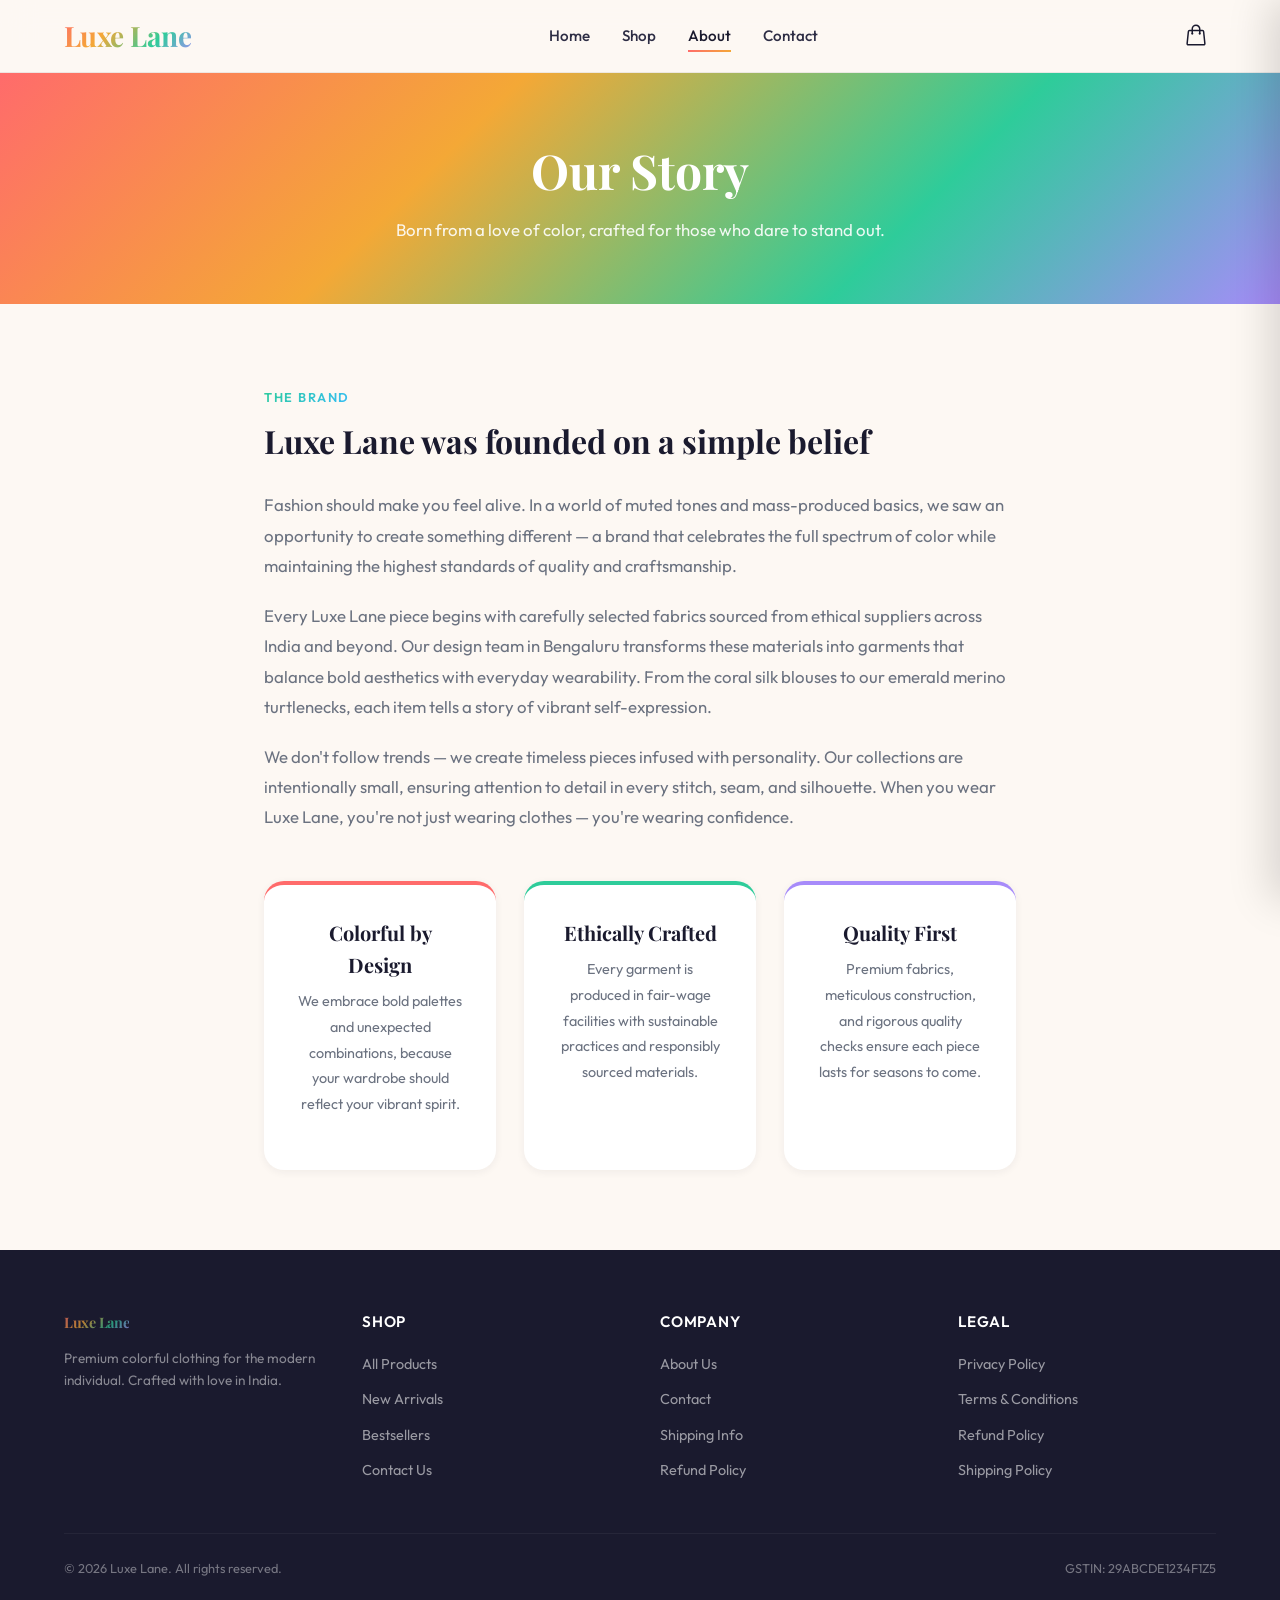
==== about.html @ 568a41aa "Initial website commit" ====
<!DOCTYPE html>
<html lang="en">
<head>
  <meta charset="UTF-8">
  <meta name="viewport" content="width=device-width, initial-scale=1.0">
  <title>About — Luxe Lane</title>
  <meta name="description" content="Discover the story and philosophy behind Luxe Lane premium clothing.">
  <link rel="icon" type="image/png" href="assets/favicon.png">
  <link rel="stylesheet" href="css/styles.css">
</head>
<body>

  <header class="header">
    <div class="container header-inner">
      <a href="index.html" class="logo">Luxe Lane</a>
      <nav class="nav">
        <a href="index.html">Home</a>
        <a href="shop.html">Shop</a>
        <a href="about.html">About</a>
        <a href="contact.html">Contact</a>
      </nav>
      <div class="header-actions">
        <button class="cart-btn" aria-label="Open cart">
          <svg xmlns="http://www.w3.org/2000/svg" fill="none" viewBox="0 0 24 24" stroke="currentColor" stroke-width="1.5">
            <path stroke-linecap="round" stroke-linejoin="round" d="M15.75 10.5V6a3.75 3.75 0 10-7.5 0v4.5m11.356-1.993l1.263 12c.07.665-.45 1.243-1.119 1.243H4.25a1.125 1.125 0 01-1.12-1.243l1.264-12A1.125 1.125 0 015.513 7.5h12.974c.576 0 1.059.435 1.119 1.007zM8.625 10.5a.375.375 0 11-.75 0 .375.375 0 01.75 0zm7.5 0a.375.375 0 11-.75 0 .375.375 0 01.75 0z"/>
          </svg>
          <span class="cart-count" style="display:none">0</span>
        </button>
        <button class="menu-toggle" aria-label="Toggle menu">
          <span></span><span></span><span></span>
        </button>
      </div>
    </div>
  </header>

  <section class="page-hero">
    <div class="container">
      <h1>Our Story</h1>
      <p>Born from a love of color, crafted for those who dare to stand out.</p>
    </div>
  </section>

  <section class="section">
    <div class="container about-story">
      <span class="section-label">The Brand</span>
      <h2 style="font-family:var(--font-display);font-size:2rem;margin-bottom:24px;">Luxe Lane was founded on a simple belief</h2>
      <p>Fashion should make you feel alive. In a world of muted tones and mass-produced basics, we saw an opportunity to create something different — a brand that celebrates the full spectrum of color while maintaining the highest standards of quality and craftsmanship.</p>
      <p>Every Luxe Lane piece begins with carefully selected fabrics sourced from ethical suppliers across India and beyond. Our design team in Bengaluru transforms these materials into garments that balance bold aesthetics with everyday wearability. From the coral silk blouses to our emerald merino turtlenecks, each item tells a story of vibrant self-expression.</p>
      <p>We don't follow trends — we create timeless pieces infused with personality. Our collections are intentionally small, ensuring attention to detail in every stitch, seam, and silhouette. When you wear Luxe Lane, you're not just wearing clothes — you're wearing confidence.</p>

      <div class="values-grid">
        <div class="value-card">
          <h3>Colorful by Design</h3>
          <p>We embrace bold palettes and unexpected combinations, because your wardrobe should reflect your vibrant spirit.</p>
        </div>
        <div class="value-card">
          <h3>Ethically Crafted</h3>
          <p>Every garment is produced in fair-wage facilities with sustainable practices and responsibly sourced materials.</p>
        </div>
        <div class="value-card">
          <h3>Quality First</h3>
          <p>Premium fabrics, meticulous construction, and rigorous quality checks ensure each piece lasts for seasons to come.</p>
        </div>
      </div>
    </div>
  </section>

  <footer class="footer">
    <div class="container">
      <div class="footer-grid">
        <div class="footer-col footer-brand">
          <a href="index.html" class="logo">Luxe Lane</a>
          <p>Premium colorful clothing for the modern individual. Crafted with love in India.</p>
        </div>
        <div class="footer-col">
          <h4>Shop</h4>
          <ul>
            <li><a href="shop.html">All Products</a></li>
            <li><a href="shop.html">New Arrivals</a></li>
            <li><a href="shop.html">Bestsellers</a></li>
            <li><a href="contact.html">Contact Us</a></li>
          </ul>
        </div>
        <div class="footer-col">
          <h4>Company</h4>
          <ul>
            <li><a href="about.html">About Us</a></li>
            <li><a href="contact.html">Contact</a></li>
            <li><a href="shipping.html">Shipping Info</a></li>
            <li><a href="refund.html">Refund Policy</a></li>
          </ul>
        </div>
        <div class="footer-col">
          <h4>Legal</h4>
          <ul>
            <li><a href="privacy.html">Privacy Policy</a></li>
            <li><a href="terms.html">Terms & Conditions</a></li>
            <li><a href="refund.html">Refund Policy</a></li>
            <li><a href="shipping.html">Shipping Policy</a></li>
          </ul>
        </div>
      </div>
      <div class="footer-bottom">
        <span>&copy; 2026 Luxe Lane. All rights reserved.</span>
        <span>GSTIN: 29ABCDE1234F1Z5</span>
      </div>
    </div>
  </footer>

  <div class="cart-overlay"></div>
  <aside class="cart-sidebar">
    <div class="cart-header">
      <h3>Your Cart</h3>
      <button class="cart-close" aria-label="Close cart">
        <svg xmlns="http://www.w3.org/2000/svg" width="24" height="24" fill="none" viewBox="0 0 24 24" stroke="currentColor" stroke-width="1.5"><path stroke-linecap="round" stroke-linejoin="round" d="M6 18L18 6M6 6l12 12"/></svg>
      </button>
    </div>
    <div class="cart-items"></div>
    <div class="cart-footer">
      <div class="cart-total">
        <span>Total</span>
        <span class="cart-total-amount">₹0</span>
      </div>
      <a href="checkout.html" class="btn btn-primary">Proceed to Checkout</a>
    </div>
  </aside>

  <script src="js/script.js"></script>
</body>
</html>
---- css/styles.css ----
/* ============================================
   Luxe Lane — Premium Colorful E-Commerce
   ============================================ */

@import url('https://fonts.googleapis.com/css2?family=Outfit:wght@300;400;500;600;700&family=Playfair+Display:ital,wght@0,400;0,600;0,700;1,400&display=swap');

:root {
  --coral: #FF6B6B;
  --emerald: #2ECC9A;
  --gold: #F4A836;
  --lavender: #A78BFA;
  --sky: #38BDF8;
  --rose: #F472B6;
  --cream: #FDF8F3;
  --charcoal: #1A1A2E;
  --slate: #2D2D44;
  --muted: #6B7280;
  --white: #FFFFFF;
  --gradient-hero: linear-gradient(135deg, #FF6B6B 0%, #F4A836 35%, #2ECC9A 70%, #A78BFA 100%);
  --gradient-btn: linear-gradient(135deg, var(--coral), var(--gold));
  --gradient-accent: linear-gradient(135deg, var(--emerald), var(--sky));
  --shadow-sm: 0 2px 8px rgba(26, 26, 46, 0.06);
  --shadow-md: 0 8px 30px rgba(26, 26, 46, 0.1);
  --shadow-lg: 0 20px 60px rgba(26, 26, 46, 0.15);
  --radius: 12px;
  --radius-lg: 20px;
  --transition: 0.35s cubic-bezier(0.4, 0, 0.2, 1);
  --font-body: 'Outfit', sans-serif;
  --font-display: 'Playfair Display', serif;
}

*, *::before, *::after {
  box-sizing: border-box;
  margin: 0;
  padding: 0;
}

html {
  scroll-behavior: smooth;
}

body {
  font-family: var(--font-body);
  background: var(--cream);
  color: var(--charcoal);
  line-height: 1.6;
  overflow-x: hidden;
}

img {
  max-width: 100%;
  height: auto;
  display: block;
}

a {
  text-decoration: none;
  color: inherit;
  transition: color var(--transition);
}

ul { list-style: none; }

.container {
  max-width: 1200px;
  margin: 0 auto;
  padding: 0 24px;
}

/* ---- Header ---- */
.header {
  position: fixed;
  top: 0;
  left: 0;
  right: 0;
  z-index: 1000;
  background: rgba(253, 248, 243, 0.92);
  backdrop-filter: blur(16px);
  border-bottom: 1px solid rgba(26, 26, 46, 0.06);
  transition: box-shadow var(--transition);
}

.header.scrolled {
  box-shadow: var(--shadow-sm);
}

.header-inner {
  display: flex;
  align-items: center;
  justify-content: space-between;
  height: 72px;
}

.logo {
  font-family: var(--font-display);
  font-size: 1.75rem;
  font-weight: 700;
  background: var(--gradient-hero);
  -webkit-background-clip: text;
  -webkit-text-fill-color: transparent;
  background-clip: text;
  letter-spacing: -0.02em;
}

.nav {
  display: flex;
  gap: 32px;
}

.nav a {
  font-size: 0.95rem;
  font-weight: 500;
  color: var(--slate);
  position: relative;
}

.nav a::after {
  content: '';
  position: absolute;
  bottom: -4px;
  left: 0;
  width: 0;
  height: 2px;
  background: var(--gradient-btn);
  transition: width var(--transition);
}

.nav a:hover::after,
.nav a.active::after {
  width: 100%;
}

.nav a:hover,
.nav a.active {
  color: var(--charcoal);
}

.header-actions {
  display: flex;
  align-items: center;
  gap: 16px;
}

.cart-btn {
  position: relative;
  background: none;
  border: none;
  cursor: pointer;
  padding: 8px;
  color: var(--charcoal);
  transition: transform var(--transition);
}

.cart-btn:hover {
  transform: scale(1.1);
}

.cart-btn svg {
  width: 24px;
  height: 24px;
}

.cart-count {
  position: absolute;
  top: 0;
  right: 0;
  background: var(--gradient-btn);
  color: var(--white);
  font-size: 0.65rem;
  font-weight: 700;
  width: 18px;
  height: 18px;
  border-radius: 50%;
  display: flex;
  align-items: center;
  justify-content: center;
}

.menu-toggle {
  display: none;
  background: none;
  border: none;
  cursor: pointer;
  padding: 8px;
}

.menu-toggle span {
  display: block;
  width: 24px;
  height: 2px;
  background: var(--charcoal);
  margin: 5px 0;
  transition: var(--transition);
}

/* ---- Hero ---- */
.hero {
  position: relative;
  min-height: 90vh;
  display: flex;
  align-items: center;
  margin-top: 72px;
  overflow: hidden;
}

.hero-bg {
  position: absolute;
  inset: 0;
  z-index: 0;
}

.hero-bg img {
  width: 100%;
  height: 100%;
  object-fit: cover;
}

.hero-overlay {
  position: absolute;
  inset: 0;
  background: linear-gradient(
    135deg,
    rgba(26, 26, 46, 0.75) 0%,
    rgba(26, 26, 46, 0.35) 50%,
    rgba(255, 107, 107, 0.25) 100%
  );
}

.hero-content {
  position: relative;
  z-index: 1;
  max-width: 640px;
  padding: 80px 24px;
  margin-left: max(24px, calc((100% - 1200px) / 2 + 24px));
  color: var(--white);
}

.hero-tag {
  display: inline-block;
  background: rgba(255, 255, 255, 0.15);
  backdrop-filter: blur(8px);
  padding: 6px 16px;
  border-radius: 50px;
  font-size: 0.85rem;
  font-weight: 500;
  letter-spacing: 0.08em;
  text-transform: uppercase;
  margin-bottom: 20px;
  border: 1px solid rgba(255, 255, 255, 0.2);
}

.hero h1 {
  font-family: var(--font-display);
  font-size: clamp(2.5rem, 5vw, 4rem);
  font-weight: 700;
  line-height: 1.15;
  margin-bottom: 20px;
}

.hero h1 span {
  background: var(--gradient-hero);
  -webkit-background-clip: text;
  -webkit-text-fill-color: transparent;
  background-clip: text;
}

.hero p {
  font-size: 1.15rem;
  opacity: 0.9;
  margin-bottom: 32px;
  max-width: 480px;
}

/* ---- Buttons ---- */
.btn {
  display: inline-flex;
  align-items: center;
  gap: 8px;
  padding: 14px 32px;
  border-radius: 50px;
  font-family: var(--font-body);
  font-size: 0.95rem;
  font-weight: 600;
  border: none;
  cursor: pointer;
  transition: all var(--transition);
}

.btn-primary {
  background: var(--gradient-btn);
  color: var(--white);
  box-shadow: 0 4px 20px rgba(255, 107, 107, 0.35);
}

.btn-primary:hover {
  transform: translateY(-2px);
  box-shadow: 0 8px 30px rgba(255, 107, 107, 0.45);
}

.btn-outline {
  background: transparent;
  color: var(--white);
  border: 2px solid rgba(255, 255, 255, 0.6);
}

.btn-outline:hover {
  background: var(--white);
  color: var(--charcoal);
}

.btn-secondary {
  background: var(--charcoal);
  color: var(--white);
}

.btn-secondary:hover {
  background: var(--slate);
  transform: translateY(-2px);
}

.btn-sm {
  padding: 10px 20px;
  font-size: 0.85rem;
}

/* ---- Sections ---- */
.section {
  padding: 80px 0;
}

.section-header {
  text-align: center;
  margin-bottom: 48px;
}

.section-header h2 {
  font-family: var(--font-display);
  font-size: clamp(2rem, 4vw, 2.75rem);
  margin-bottom: 12px;
}

.section-header p {
  color: var(--muted);
  max-width: 520px;
  margin: 0 auto;
}

.section-label {
  display: inline-block;
  font-size: 0.8rem;
  font-weight: 600;
  letter-spacing: 0.12em;
  text-transform: uppercase;
  background: var(--gradient-accent);
  -webkit-background-clip: text;
  -webkit-text-fill-color: transparent;
  background-clip: text;
  margin-bottom: 8px;
}

/* ---- Product Grid ---- */
.product-grid {
  display: grid;
  grid-template-columns: repeat(auto-fill, minmax(260px, 1fr));
  gap: 28px;
}

.product-card {
  background: var(--white);
  border-radius: var(--radius-lg);
  overflow: hidden;
  box-shadow: var(--shadow-sm);
  transition: all var(--transition);
  position: relative;
}

.product-card:hover {
  transform: translateY(-8px);
  box-shadow: var(--shadow-lg);
}

.product-image {
  position: relative;
  aspect-ratio: 3/4;
  overflow: hidden;
  background: linear-gradient(135deg, #f5f0eb, #ede8e3);
}

.product-image img {
  width: 100%;
  height: 100%;
  object-fit: cover;
  transition: transform 0.6s cubic-bezier(0.4, 0, 0.2, 1);
}

.product-card:hover .product-image img {
  transform: scale(1.06);
}

.product-badge {
  position: absolute;
  top: 12px;
  left: 12px;
  background: var(--gradient-btn);
  color: var(--white);
  font-size: 0.7rem;
  font-weight: 600;
  padding: 4px 12px;
  border-radius: 50px;
  text-transform: uppercase;
  letter-spacing: 0.05em;
}

.product-info {
  padding: 20px;
}

.product-info h3 {
  font-size: 1.05rem;
  font-weight: 600;
  margin-bottom: 4px;
}

.product-info .category {
  font-size: 0.8rem;
  color: var(--muted);
  margin-bottom: 12px;
}

.product-footer {
  display: flex;
  align-items: center;
  justify-content: space-between;
}

.product-price {
  font-size: 1.15rem;
  font-weight: 700;
  color: var(--charcoal);
}

.add-to-cart {
  background: var(--charcoal);
  color: var(--white);
  border: none;
  width: 40px;
  height: 40px;
  border-radius: 50%;
  cursor: pointer;
  display: flex;
  align-items: center;
  justify-content: center;
  transition: all var(--transition);
}

.add-to-cart:hover {
  background: var(--gradient-btn);
  transform: scale(1.1);
}

/* ---- Features Strip ---- */
.features-strip {
  background: var(--charcoal);
  padding: 48px 0;
  color: var(--white);
}

.features-grid {
  display: grid;
  grid-template-columns: repeat(4, 1fr);
  gap: 32px;
  text-align: center;
}

.feature-item svg {
  width: 32px;
  height: 32px;
  margin: 0 auto 12px;
  color: var(--gold);
}

.feature-item h4 {
  font-size: 0.95rem;
  margin-bottom: 4px;
}

.feature-item p {
  font-size: 0.8rem;
  opacity: 0.7;
}

/* ---- About Preview ---- */
.about-preview {
  display: grid;
  grid-template-columns: 1fr 1fr;
  gap: 60px;
  align-items: center;
}

.about-preview-text h2 {
  font-family: var(--font-display);
  font-size: 2.25rem;
  margin-bottom: 16px;
}

.about-preview-text p {
  color: var(--muted);
  margin-bottom: 24px;
}

.color-blocks {
  display: flex;
  gap: 8px;
  margin-top: 32px;
}

.color-block {
  width: 48px;
  height: 48px;
  border-radius: var(--radius);
  transition: transform var(--transition);
}

.color-block:hover {
  transform: scale(1.15);
}

.color-block:nth-child(1) { background: var(--coral); }
.color-block:nth-child(2) { background: var(--gold); }
.color-block:nth-child(3) { background: var(--emerald); }
.color-block:nth-child(4) { background: var(--lavender); }
.color-block:nth-child(5) { background: var(--sky); }

.about-preview-visual {
  position: relative;
  border-radius: var(--radius-lg);
  overflow: hidden;
  aspect-ratio: 4/5;
  box-shadow: var(--shadow-lg);
}

.about-preview-visual img {
  width: 100%;
  height: 100%;
  object-fit: cover;
}

/* ---- Page Hero (inner pages) ---- */
.page-hero {
  margin-top: 72px;
  padding: 60px 0;
  background: var(--gradient-hero);
  color: var(--white);
  text-align: center;
}

.page-hero h1 {
  font-family: var(--font-display);
  font-size: clamp(2rem, 4vw, 3rem);
  margin-bottom: 8px;
}

.page-hero p {
  opacity: 0.9;
  font-size: 1.05rem;
}

/* ---- Contact ---- */
.contact-grid {
  display: grid;
  grid-template-columns: 1fr 1fr;
  gap: 48px;
}

.contact-info-card {
  background: var(--white);
  padding: 32px;
  border-radius: var(--radius-lg);
  box-shadow: var(--shadow-sm);
  transition: all var(--transition);
}

.contact-info-card:hover {
  box-shadow: var(--shadow-md);
  transform: translateY(-4px);
}

.contact-info-card h3 {
  font-size: 1.1rem;
  margin-bottom: 8px;
  display: flex;
  align-items: center;
  gap: 10px;
}

.contact-info-card h3 svg {
  width: 20px;
  height: 20px;
  color: var(--coral);
}

.contact-info-card p,
.contact-info-card a {
  color: var(--muted);
  font-size: 0.95rem;
}

.contact-info-card a:hover {
  color: var(--coral);
}

.contact-form {
  background: var(--white);
  padding: 40px;
  border-radius: var(--radius-lg);
  box-shadow: var(--shadow-sm);
}

.form-group {
  margin-bottom: 20px;
}

.form-group label {
  display: block;
  font-size: 0.85rem;
  font-weight: 500;
  margin-bottom: 6px;
  color: var(--slate);
}

.form-group input,
.form-group textarea,
.form-group select {
  width: 100%;
  padding: 12px 16px;
  border: 1.5px solid #E5E7EB;
  border-radius: var(--radius);
  font-family: var(--font-body);
  font-size: 0.95rem;
  transition: border-color var(--transition);
  background: var(--cream);
}

.form-group input:focus,
.form-group textarea:focus,
.form-group select:focus {
  outline: none;
  border-color: var(--coral);
}

.form-row {
  display: grid;
  grid-template-columns: 1fr 1fr;
  gap: 16px;
}

/* ---- Checkout ---- */
.checkout-layout {
  display: grid;
  grid-template-columns: 1.2fr 0.8fr;
  gap: 40px;
  align-items: start;
}

.checkout-form-section {
  background: var(--white);
  padding: 40px;
  border-radius: var(--radius-lg);
  box-shadow: var(--shadow-sm);
}

.checkout-form-section h2 {
  font-family: var(--font-display);
  font-size: 1.5rem;
  margin-bottom: 24px;
  padding-bottom: 12px;
  border-bottom: 2px solid var(--cream);
}

.order-summary {
  background: var(--white);
  padding: 32px;
  border-radius: var(--radius-lg);
  box-shadow: var(--shadow-sm);
  position: sticky;
  top: 96px;
}

.order-summary h2 {
  font-family: var(--font-display);
  font-size: 1.5rem;
  margin-bottom: 24px;
}

.checkout-item {
  display: flex;
  gap: 16px;
  padding: 16px 0;
  border-bottom: 1px solid #F3F4F6;
}

.checkout-item img {
  width: 64px;
  height: 80px;
  object-fit: cover;
  border-radius: 8px;
}

.checkout-item-details {
  flex: 1;
}

.checkout-item-details h4 {
  font-size: 0.9rem;
  margin-bottom: 4px;
}

.checkout-item-details p {
  font-size: 0.8rem;
  color: var(--muted);
}

.checkout-item-price {
  font-weight: 600;
  font-size: 0.9rem;
}

.summary-row {
  display: flex;
  justify-content: space-between;
  padding: 10px 0;
  font-size: 0.95rem;
}

.summary-row.total {
  font-size: 1.2rem;
  font-weight: 700;
  border-top: 2px solid var(--charcoal);
  margin-top: 12px;
  padding-top: 16px;
}

.payment-options {
  margin-top: 24px;
}

.payment-option {
  display: flex;
  align-items: center;
  gap: 12px;
  padding: 16px;
  border: 2px solid #E5E7EB;
  border-radius: var(--radius);
  margin-bottom: 12px;
  cursor: pointer;
  transition: all var(--transition);
}

.payment-option:hover,
.payment-option.selected {
  border-color: var(--coral);
  background: rgba(255, 107, 107, 0.04);
}

.payment-option input[type="radio"] {
  accent-color: var(--coral);
  width: 18px;
  height: 18px;
}

.payment-option label {
  cursor: pointer;
  font-weight: 500;
  flex: 1;
}

.payment-logo {
  font-size: 0.8rem;
  font-weight: 700;
  padding: 4px 10px;
  border-radius: 6px;
}

.payment-logo.razorpay {
  background: #0C2451;
  color: #fff;
}

.payment-logo.cashfree {
  background: #6933FF;
  color: #fff;
}

/* ---- Legal Pages ---- */
.legal-content {
  max-width: 800px;
  margin: 0 auto;
  padding: 60px 24px 80px;
}

.legal-content h2 {
  font-family: var(--font-display);
  font-size: 1.5rem;
  margin: 32px 0 12px;
  color: var(--charcoal);
}

.legal-content h2:first-child {
  margin-top: 0;
}

.legal-content p,
.legal-content li {
  color: var(--muted);
  margin-bottom: 12px;
  font-size: 0.95rem;
}

.legal-content ul {
  padding-left: 20px;
  list-style: disc;
}

.legal-content ul li {
  margin-bottom: 8px;
}

/* ---- About Page ---- */
.about-story {
  max-width: 800px;
  margin: 0 auto;
}

.about-story p {
  color: var(--muted);
  font-size: 1.05rem;
  margin-bottom: 20px;
  line-height: 1.8;
}

.values-grid {
  display: grid;
  grid-template-columns: repeat(3, 1fr);
  gap: 28px;
  margin-top: 48px;
}

.value-card {
  background: var(--white);
  padding: 32px;
  border-radius: var(--radius-lg);
  text-align: center;
  box-shadow: var(--shadow-sm);
  transition: all var(--transition);
  border-top: 4px solid transparent;
}

.value-card:nth-child(1) { border-top-color: var(--coral); }
.value-card:nth-child(2) { border-top-color: var(--emerald); }
.value-card:nth-child(3) { border-top-color: var(--lavender); }

.value-card:hover {
  transform: translateY(-6px);
  box-shadow: var(--shadow-md);
}

.value-card h3 {
  font-family: var(--font-display);
  font-size: 1.25rem;
  margin-bottom: 8px;
}

.value-card p {
  font-size: 0.9rem;
  color: var(--muted);
}

/* ---- Footer ---- */
.footer {
  background: var(--charcoal);
  color: rgba(255, 255, 255, 0.8);
  padding: 60px 0 24px;
}

.footer-grid {
  display: grid;
  grid-template-columns: repeat(4, 1fr);
  gap: 40px;
  margin-bottom: 40px;
}

.footer-col h4 {
  color: var(--white);
  font-size: 0.95rem;
  font-weight: 600;
  margin-bottom: 16px;
  letter-spacing: 0.05em;
  text-transform: uppercase;
}

.footer-col ul li {
  margin-bottom: 10px;
}

.footer-col a {
  font-size: 0.9rem;
  opacity: 0.7;
  transition: all var(--transition);
}

.footer-col a:hover {
  opacity: 1;
  color: var(--gold);
}

.footer-brand p {
  font-size: 0.85rem;
  opacity: 0.6;
  margin-top: 12px;
  line-height: 1.6;
}

.footer-bottom {
  border-top: 1px solid rgba(255, 255, 255, 0.1);
  padding-top: 24px;
  display: flex;
  justify-content: space-between;
  align-items: center;
  font-size: 0.8rem;
  opacity: 0.5;
}

/* ---- Cart Sidebar ---- */
.cart-overlay {
  position: fixed;
  inset: 0;
  background: rgba(26, 26, 46, 0.5);
  z-index: 2000;
  opacity: 0;
  visibility: hidden;
  transition: all var(--transition);
}

.cart-overlay.open {
  opacity: 1;
  visibility: visible;
}

.cart-sidebar {
  position: fixed;
  top: 0;
  right: 0;
  width: 420px;
  max-width: 100vw;
  height: 100vh;
  background: var(--white);
  z-index: 2001;
  transform: translateX(100%);
  transition: transform var(--transition);
  display: flex;
  flex-direction: column;
  box-shadow: -10px 0 40px rgba(0, 0, 0, 0.15);
}

.cart-sidebar.open {
  transform: translateX(0);
}

.cart-header {
  display: flex;
  align-items: center;
  justify-content: space-between;
  padding: 24px;
  border-bottom: 1px solid #F3F4F6;
}

.cart-header h3 {
  font-family: var(--font-display);
  font-size: 1.35rem;
}

.cart-close {
  background: none;
  border: none;
  cursor: pointer;
  padding: 4px;
  color: var(--charcoal);
  transition: transform var(--transition);
}

.cart-close:hover {
  transform: rotate(90deg);
}

.cart-items {
  flex: 1;
  overflow-y: auto;
  padding: 16px 24px;
}

.cart-empty {
  text-align: center;
  padding: 48px 24px;
  color: var(--muted);
}

.cart-empty svg {
  width: 48px;
  height: 48px;
  margin: 0 auto 16px;
  opacity: 0.3;
}

.cart-item {
  display: flex;
  gap: 16px;
  padding: 16px 0;
  border-bottom: 1px solid #F3F4F6;
}

.cart-item img {
  width: 72px;
  height: 90px;
  object-fit: cover;
  border-radius: 8px;
}

.cart-item-info {
  flex: 1;
}

.cart-item-info h4 {
  font-size: 0.9rem;
  margin-bottom: 4px;
}

.cart-item-info .price {
  font-weight: 600;
  font-size: 0.9rem;
  margin-bottom: 8px;
}

.qty-controls {
  display: flex;
  align-items: center;
  gap: 12px;
}

.qty-btn {
  width: 28px;
  height: 28px;
  border: 1.5px solid #E5E7EB;
  background: var(--white);
  border-radius: 6px;
  cursor: pointer;
  display: flex;
  align-items: center;
  justify-content: center;
  font-size: 0.9rem;
  transition: all var(--transition);
}

.qty-btn:hover {
  border-color: var(--coral);
  color: var(--coral);
}

.cart-item-remove {
  background: none;
  border: none;
  color: var(--muted);
  cursor: pointer;
  font-size: 0.8rem;
  transition: color var(--transition);
  align-self: flex-start;
}

.cart-item-remove:hover {
  color: var(--coral);
}

.cart-footer {
  padding: 24px;
  border-top: 1px solid #F3F4F6;
}

.cart-total {
  display: flex;
  justify-content: space-between;
  font-size: 1.15rem;
  font-weight: 700;
  margin-bottom: 16px;
}

.cart-footer .btn {
  width: 100%;
  justify-content: center;
}

/* ---- Toast ---- */
.toast {
  position: fixed;
  bottom: 24px;
  left: 50%;
  transform: translateX(-50%) translateY(100px);
  background: var(--charcoal);
  color: var(--white);
  padding: 14px 28px;
  border-radius: 50px;
  font-size: 0.9rem;
  font-weight: 500;
  z-index: 3000;
  opacity: 0;
  transition: all var(--transition);
  box-shadow: var(--shadow-lg);
}

.toast.show {
  transform: translateX(-50%) translateY(0);
  opacity: 1;
}

/* ---- Responsive ---- */
@media (max-width: 968px) {
  .features-grid { grid-template-columns: repeat(2, 1fr); }
  .about-preview { grid-template-columns: 1fr; }
  .contact-grid { grid-template-columns: 1fr; }
  .checkout-layout { grid-template-columns: 1fr; }
  .values-grid { grid-template-columns: 1fr; }
  .footer-grid { grid-template-columns: repeat(2, 1fr); }
}

@media (max-width: 768px) {
  .nav {
    position: fixed;
    top: 72px;
    left: 0;
    right: 0;
    background: var(--cream);
    flex-direction: column;
    padding: 24px;
    gap: 16px;
    transform: translateY(-120%);
    opacity: 0;
    transition: all var(--transition);
    box-shadow: var(--shadow-md);
  }

  .nav.open {
    transform: translateY(0);
    opacity: 1;
  }

  .menu-toggle { display: block; }

  .hero-content {
    margin-left: 0;
    padding: 60px 24px;
  }

  .form-row { grid-template-columns: 1fr; }
  .footer-grid { grid-template-columns: 1fr; }
  .footer-bottom { flex-direction: column; gap: 8px; text-align: center; }
}
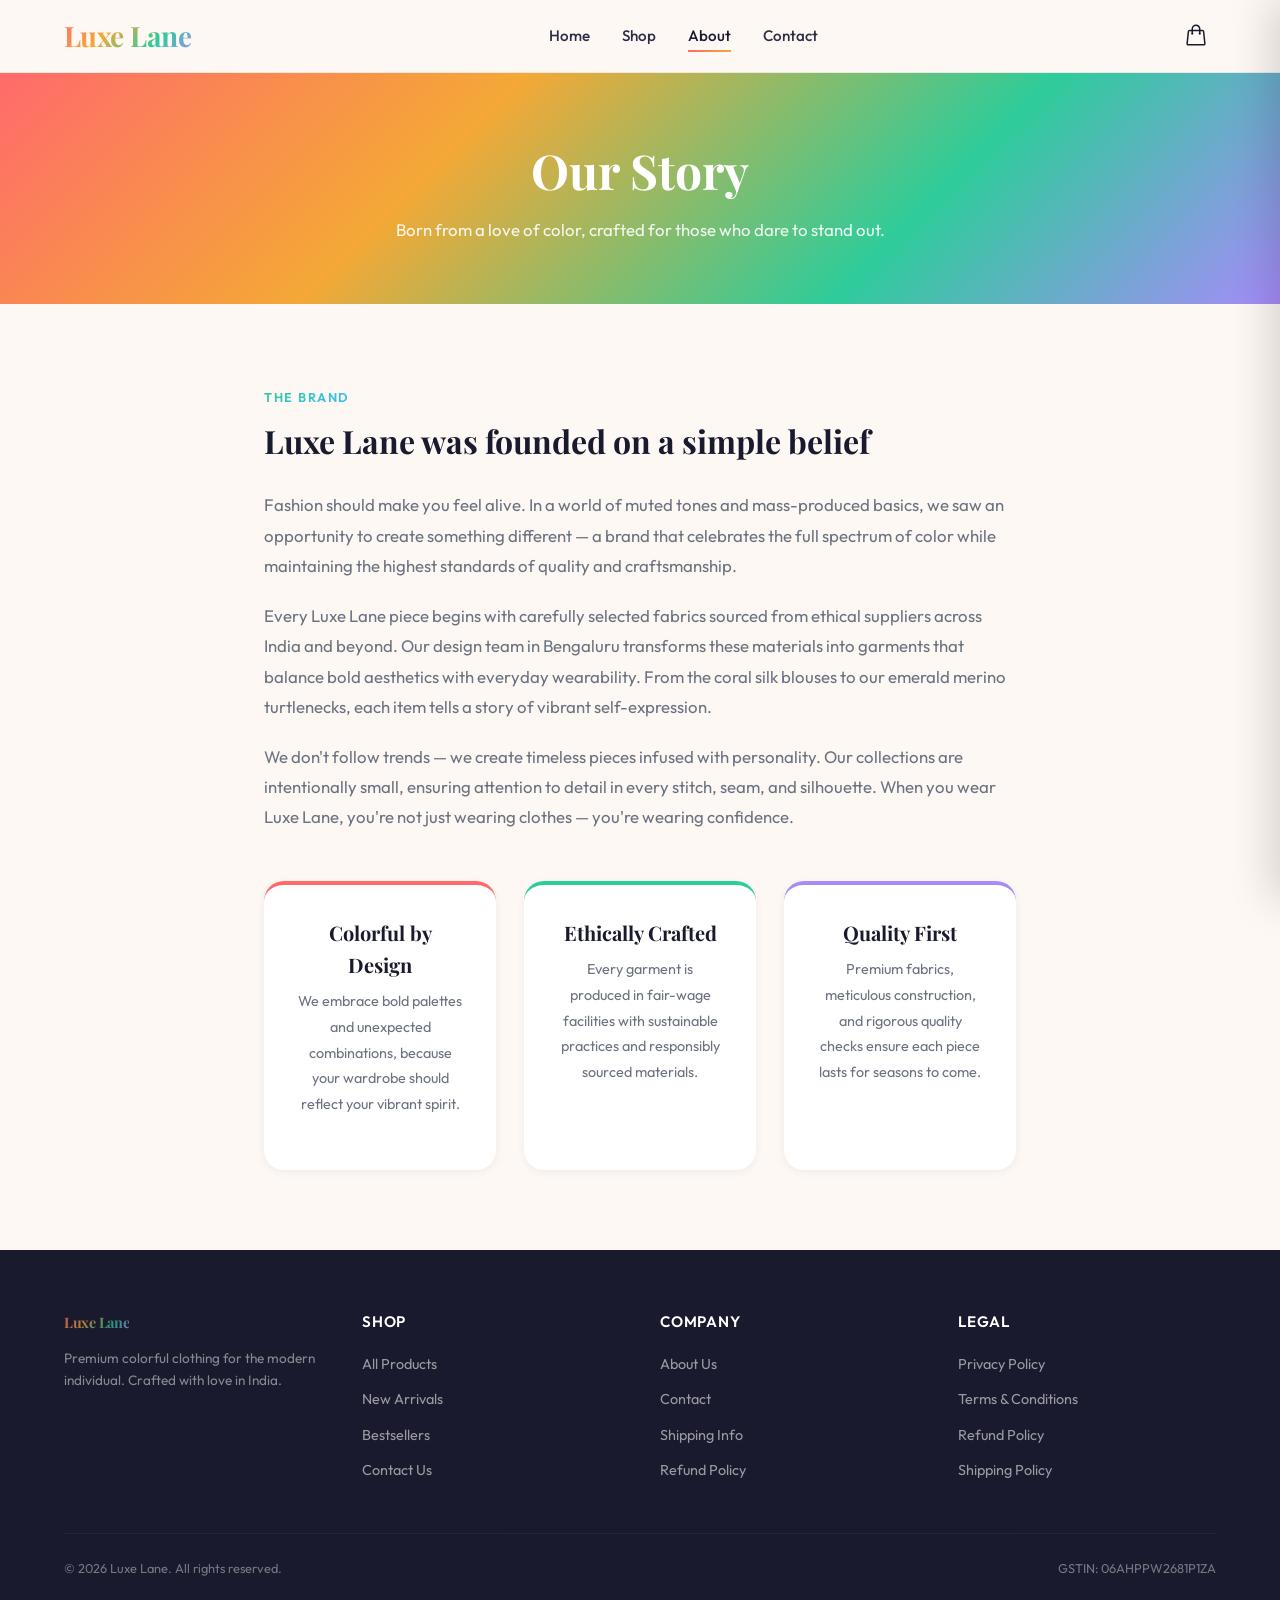
==== commit b3a28b80: "Update legal business details" ====
--- a/about.html
+++ b/about.html
@@ -102,7 +102,7 @@
       </div>
       <div class="footer-bottom">
         <span>&copy; 2026 Luxe Lane. All rights reserved.</span>
-        <span>GSTIN: 29ABCDE1234F1Z5</span>
+        <span>GSTIN: 06AHPPW2681P1ZA</span>
       </div>
     </div>
   </footer>
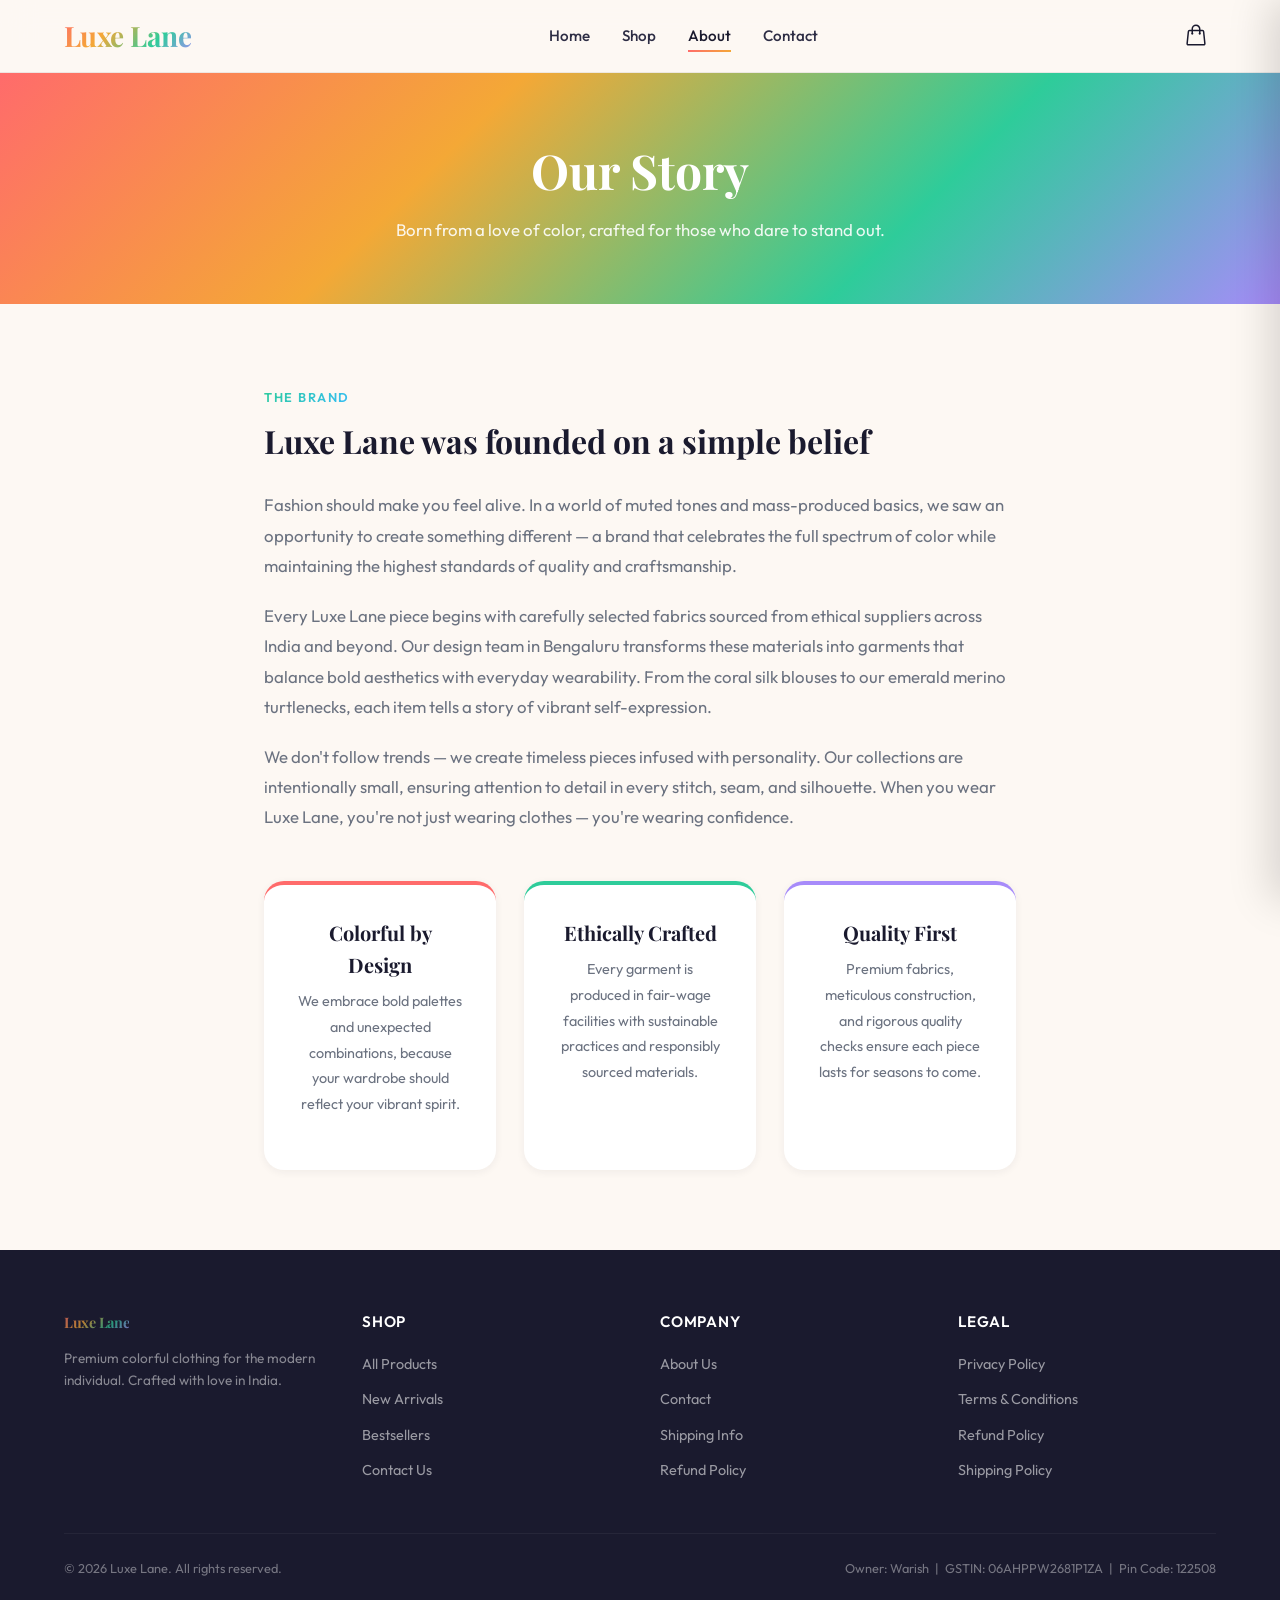
==== commit 9f215792: "update footer" ====
--- a/about.html
+++ b/about.html
@@ -102,7 +102,7 @@
       </div>
       <div class="footer-bottom">
         <span>&copy; 2026 Luxe Lane. All rights reserved.</span>
-        <span>GSTIN: 06AHPPW2681P1ZA</span>
+        <span>Owner: Warish &nbsp;|&nbsp; GSTIN: 06AHPPW2681P1ZA &nbsp;|&nbsp; Pin Code: 122508</span>
       </div>
     </div>
   </footer>
@@ -125,6 +125,7 @@
     </div>
   </aside>
 
+  <script src="js/products-extra.js"></script>
   <script src="js/script.js"></script>
 </body>
 </html>
--- a/css/styles.css
+++ b/css/styles.css
@@ -1120,6 +1120,40 @@
   opacity: 1;
 }
 
+/* ---- Shop Filters ---- */
+.shop-filters {
+  display: flex;
+  flex-wrap: wrap;
+  gap: 10px;
+  justify-content: center;
+  margin-bottom: 40px;
+}
+
+.filter-btn {
+  padding: 10px 20px;
+  border: 1.5px solid #E5E7EB;
+  border-radius: 50px;
+  background: var(--white);
+  font-family: var(--font-body);
+  font-size: 0.85rem;
+  font-weight: 500;
+  color: var(--slate);
+  cursor: pointer;
+  transition: all var(--transition);
+}
+
+.filter-btn:hover {
+  border-color: var(--coral);
+  color: var(--coral);
+}
+
+.filter-btn.active {
+  background: var(--gradient-btn);
+  color: var(--white);
+  border-color: transparent;
+  box-shadow: 0 4px 15px rgba(255, 107, 107, 0.3);
+}
+
 /* ---- Responsive ---- */
 @media (max-width: 968px) {
   .features-grid { grid-template-columns: repeat(2, 1fr); }
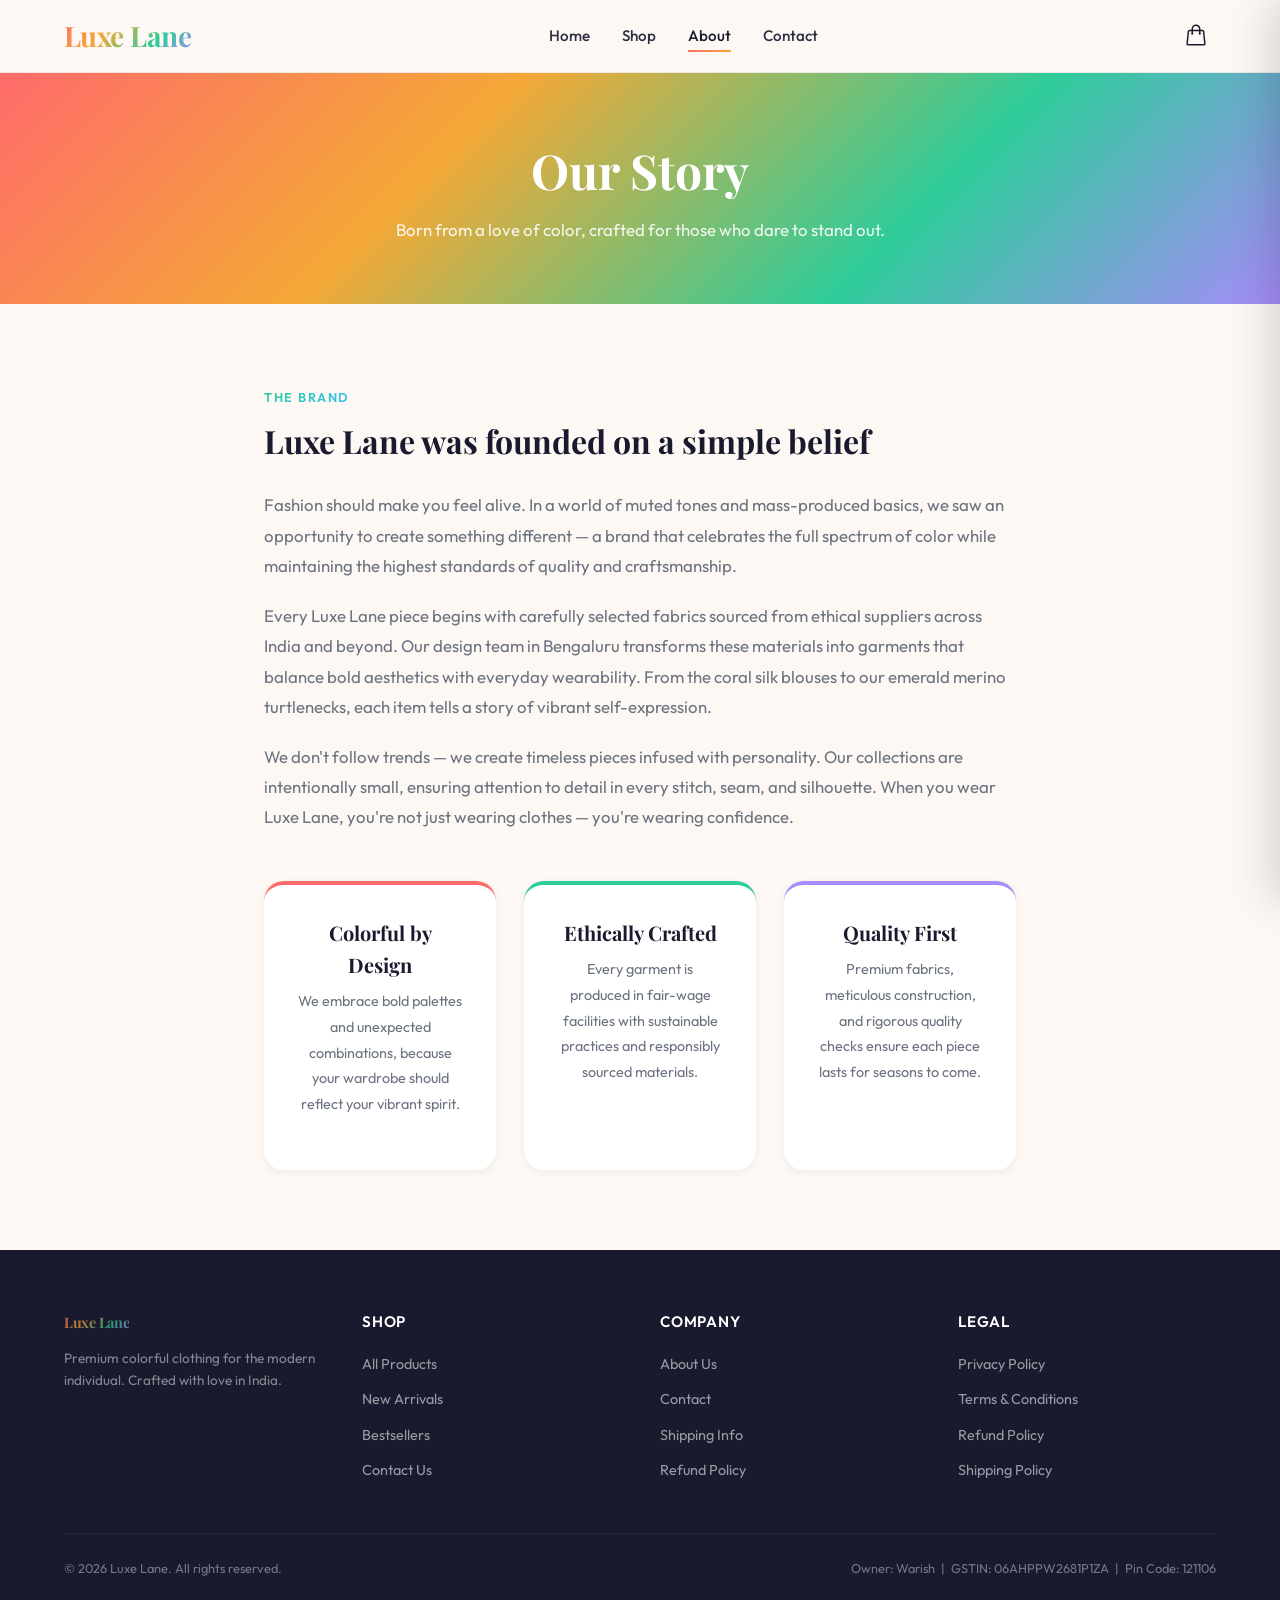
==== commit da304884: "second commit" ====
--- a/about.html
+++ b/about.html
@@ -102,7 +102,7 @@
       </div>
       <div class="footer-bottom">
         <span>&copy; 2026 Luxe Lane. All rights reserved.</span>
-        <span>Owner: Warish &nbsp;|&nbsp; GSTIN: 06AHPPW2681P1ZA &nbsp;|&nbsp; Pin Code: 122508</span>
+        <span>Owner: Warish &nbsp;|&nbsp; GSTIN: 06AHPPW2681P1ZA &nbsp;|&nbsp; Pin Code: 121106</span>
       </div>
     </div>
   </footer>
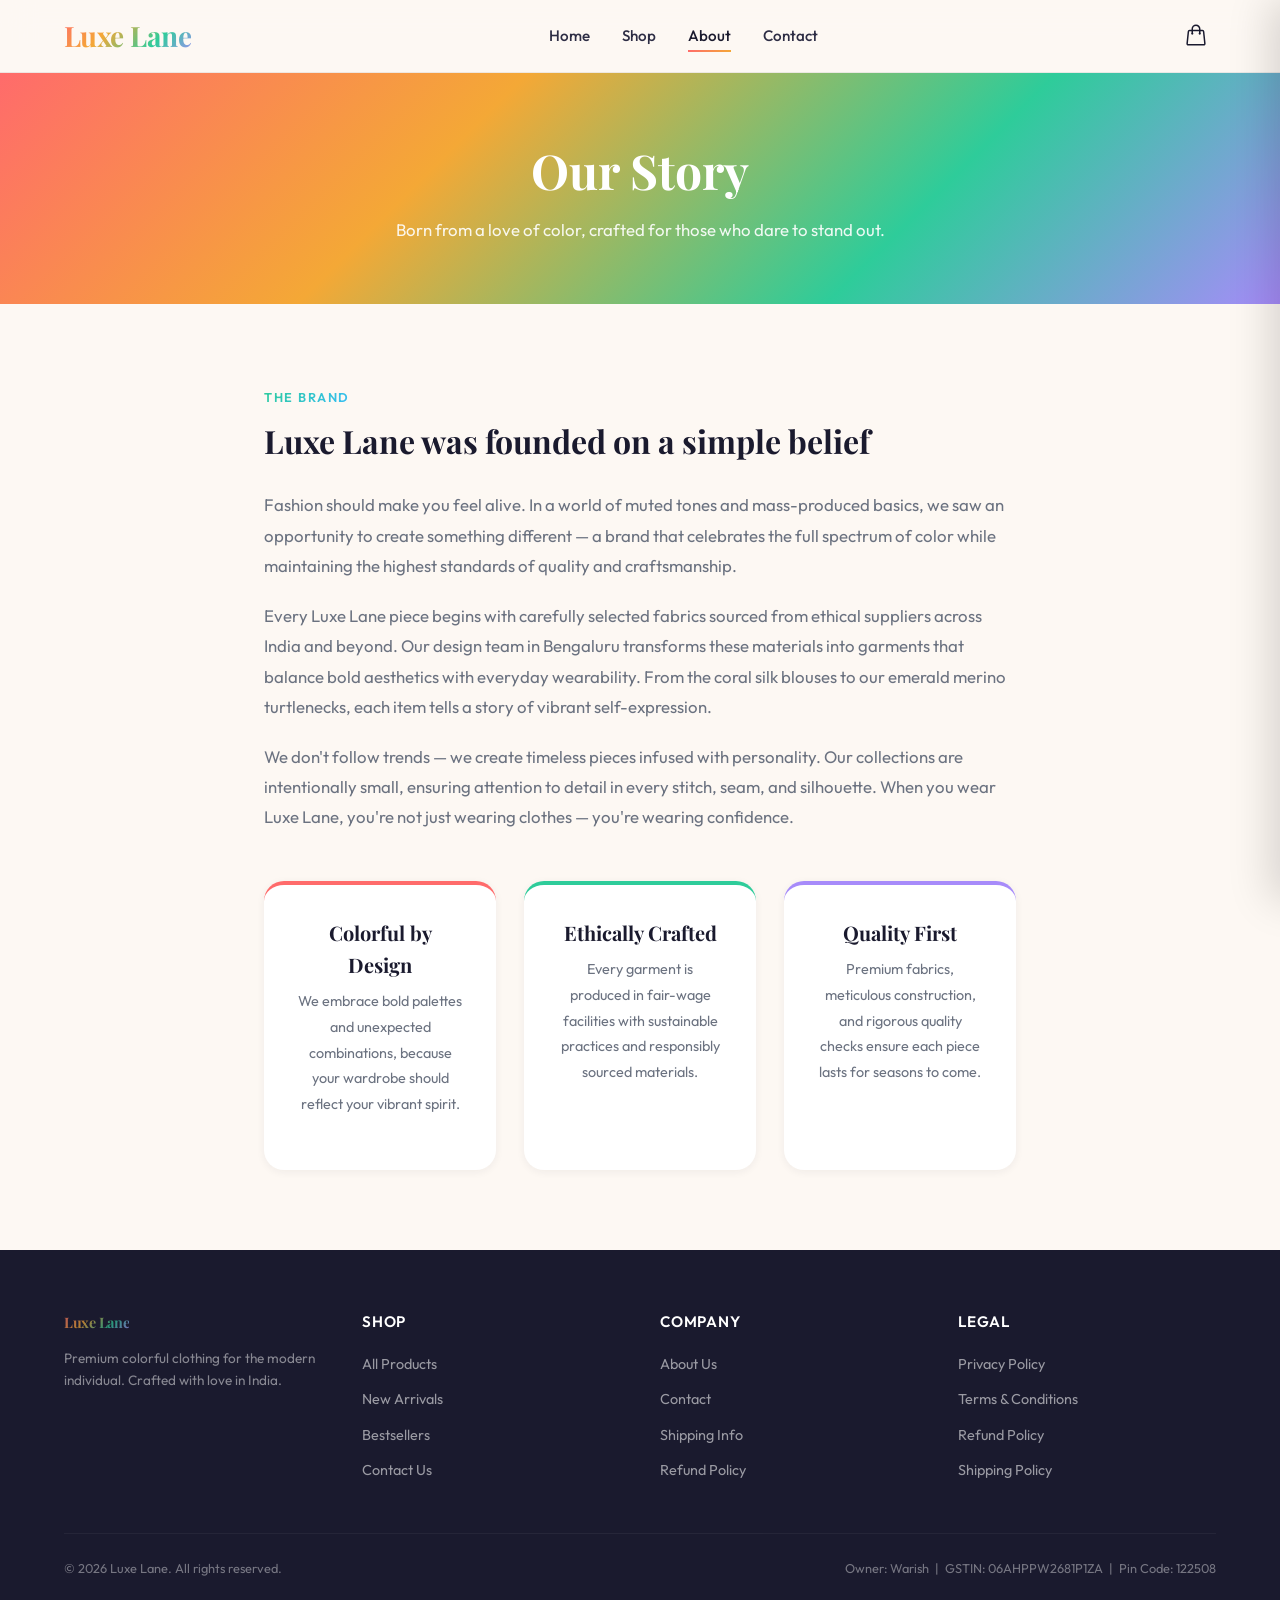
==== commit d307714d: "Revert "second commit" This reverts commit da30488446deb9dd637887e1b68a7ba8e259afcc." ====
--- a/about.html
+++ b/about.html
@@ -102,7 +102,7 @@
       </div>
       <div class="footer-bottom">
         <span>&copy; 2026 Luxe Lane. All rights reserved.</span>
-        <span>Owner: Warish &nbsp;|&nbsp; GSTIN: 06AHPPW2681P1ZA &nbsp;|&nbsp; Pin Code: 121106</span>
+        <span>Owner: Warish &nbsp;|&nbsp; GSTIN: 06AHPPW2681P1ZA &nbsp;|&nbsp; Pin Code: 122508</span>
       </div>
     </div>
   </footer>
